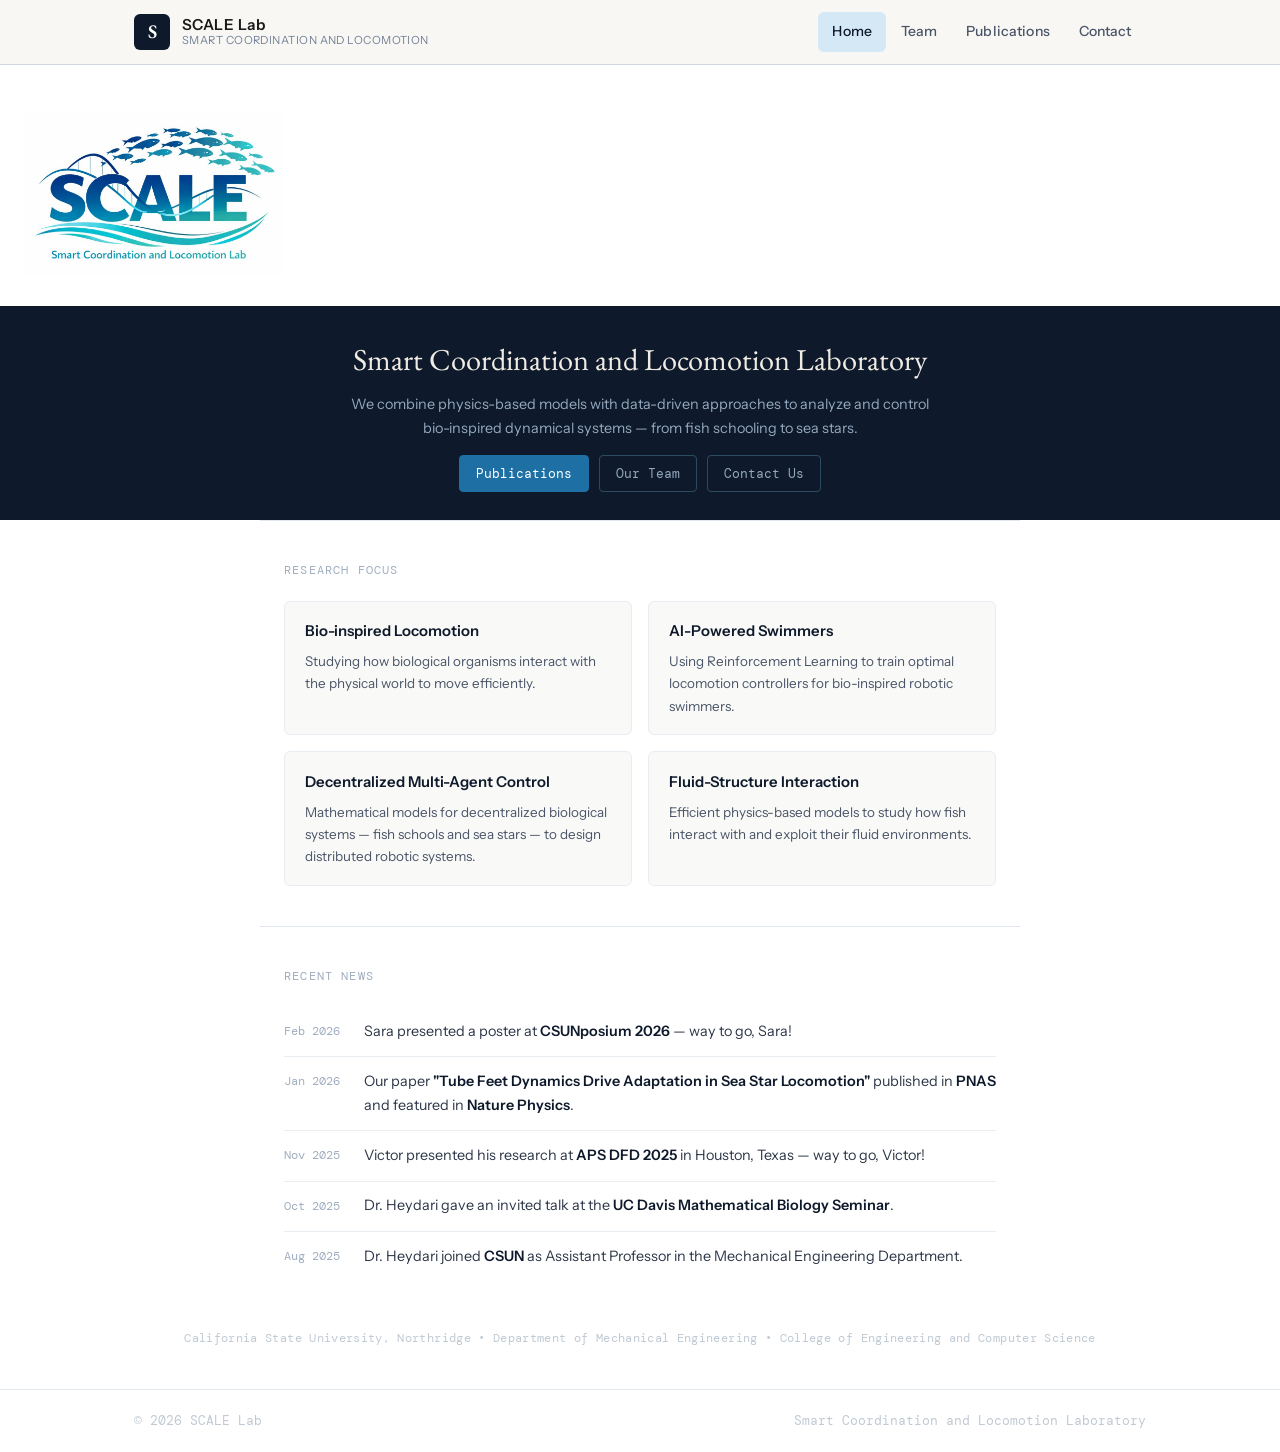
==== index.html @ f6bc7d8f "Add files via upload" ====
<!DOCTYPE html>
<html lang="en">
<head>
  <meta charset="UTF-8" />
  <meta name="viewport" content="width=device-width, initial-scale=1.0" />
  <title>SCALE Lab – Smart Coordination and Locomotion Lab</title>
  <link rel="preconnect" href="https://fonts.googleapis.com" />
  <link href="https://fonts.googleapis.com/css2?family=EB+Garamond:ital,wght@0,400;0,600;1,400&family=DM+Mono:wght@400;500&family=Instrument+Sans:wght@400;500;600&display=swap" rel="stylesheet" />
  <link rel="stylesheet" href="style.css" />
  <style>
    body { background: #fff; }

    /* Logo section */
    .home-logo-wrap {
      text-align: center;
      padding: 3rem 1.5rem 2rem;
      background: #fff;
    }
    .home-logo-wrap img {
      width: 260px;
      max-width: 100%;
    }

    /* Slim dark bar */
    .home-bar {
      background: var(--navy);
      padding: 1.75rem 0;
      text-align: center;
    }
    .home-bar h1 {
      font-family: 'EB Garamond', Georgia, serif;
      font-size: clamp(1.4rem, 2.5vw, 1.9rem);
      font-weight: 400;
      color: #f0ece4;
      margin-bottom: .4rem;
    }
    .home-bar p {
      font-size: .9rem;
      color: #94a8bf;
      line-height: 1.7;
      max-width: 600px;
      margin: 0 auto .9rem;
    }
    .home-bar-links { display: flex; gap: .6rem; justify-content: center; flex-wrap: wrap; }
    .home-bar-btn {
      font-size: .8rem;
      font-family: 'DM Mono', monospace;
      padding: .4rem 1rem;
      border-radius: 4px;
      text-decoration: none;
      transition: all .15s;
      border: 1px solid #2d4a63;
      color: #94a8bf;
    }
    .home-bar-btn:hover { background: #1a2e47; color: #fff; text-decoration: none; }
    .home-bar-btn.primary { background: var(--accent); color: #fff; border-color: var(--accent); }
    .home-bar-btn.primary:hover { filter: brightness(1.1); }

    /* Content below */
    .home-section {
      max-width: 760px;
      margin: 0 auto;
      padding: 2.5rem 1.5rem;
    }
    .home-divider {
      border: none;
      border-top: 1px solid #e2e8f0;
      max-width: 760px;
      margin: 0 auto;
    }
    .home-section-title {
      font-family: 'DM Mono', monospace;
      font-size: .73rem;
      letter-spacing: .1em;
      text-transform: uppercase;
      color: #a0aec0;
      margin-bottom: 1.25rem;
    }

    .research-list {
      list-style: none;
      display: grid;
      grid-template-columns: 1fr 1fr;
      gap: 1rem;
    }
    .research-item {
      padding: 1.1rem 1.25rem;
      border: 1px solid #e8edf2;
      border-radius: 6px;
      background: #f9f9f7;
    }
    .research-item h3 { font-size: .93rem; font-weight: 600; color: #0e1a2b; margin-bottom: .35rem; }
    .research-item p { font-size: .84rem; color: #4a5568; line-height: 1.65; }

    .news-table { width: 100%; border-collapse: collapse; }
    .news-table tr { border-bottom: 1px solid #e8edf2; }
    .news-table tr:last-child { border-bottom: none; }
    .news-table td { padding: .8rem 0; vertical-align: top; }
    .news-table .nd {
      font-family: 'DM Mono', monospace;
      font-size: .73rem;
      color: #a0aec0;
      white-space: nowrap;
      padding-right: 1.5rem;
      padding-top: .95rem;
    }
    .news-table .nt { font-size: .9rem; color: #2d3748; line-height: 1.65; }
    .news-table .nt strong { color: #0e1a2b; font-weight: 600; }

    .home-affil {
      text-align: center;
      padding: .5rem 1.5rem 2.5rem;
      font-family: 'DM Mono', monospace;
      font-size: .73rem;
      color: #c0cad4;
      letter-spacing: .03em;
    }

    .site-footer { background: #fff; border-top: 1px solid #e2e8f0; }
    .footer-inner { color: #c0cad4; }

    @media (max-width: 580px) {
      .research-list { grid-template-columns: 1fr; }
    }
  </style>
</head>
<body>

  <header class="site-header">
    <div class="container header-inner">
      <a href="index.html" class="logo">
        <span class="logo-mark">S</span>
        <div class="logo-text">
          <span class="logo-name">SCALE Lab</span>
          <span class="logo-full">Smart Coordination and Locomotion</span>
        </div>
      </a>
      <nav class="site-nav">
        <a href="index.html" class="nav-link active">Home</a>
        <a href="team.html" class="nav-link">Team</a>
        <a href="publications.html" class="nav-link">Publications</a>
        <a href="contact.html" class="nav-link">Contact</a>
      </nav>
      <button class="nav-toggle" aria-label="Toggle navigation">&#9776;</button>
    </div>
  </header>

  <main>

    <!-- Logo -->
    <div class="home-logo-wrap">
      <img src="logo.png" alt="SCALE Lab Logo" />
    </div>

    <!-- Slim dark bar -->
    <div class="home-bar">
      <div class="container">
        <h1>Smart Coordination and Locomotion Laboratory</h1>
        <p>We combine physics-based models with data-driven approaches to analyze and control bio-inspired dynamical systems — from fish schooling to sea stars.</p>
        <div class="home-bar-links">
          <a href="publications.html" class="home-bar-btn primary">Publications</a>
          <a href="team.html" class="home-bar-btn">Our Team</a>
          <a href="contact.html" class="home-bar-btn">Contact Us</a>
        </div>
      </div>
    </div>

    <hr class="home-divider" />

    <!-- Research Focus -->
    <div class="home-section">
      <div class="home-section-title">Research Focus</div>
      <ul class="research-list">
        <li class="research-item">
          <h3>Bio-inspired Locomotion</h3>
          <p>Studying how biological organisms interact with the physical world to move efficiently.</p>
        </li>
        <li class="research-item">
          <h3>AI-Powered Swimmers</h3>
          <p>Using Reinforcement Learning to train optimal locomotion controllers for bio-inspired robotic swimmers.</p>
        </li>
        <li class="research-item">
          <h3>Decentralized Multi-Agent Control</h3>
          <p>Mathematical models for decentralized biological systems — fish schools and sea stars — to design distributed robotic systems.</p>
        </li>
        <li class="research-item">
          <h3>Fluid-Structure Interaction</h3>
          <p>Efficient physics-based models to study how fish interact with and exploit their fluid environments.</p>
        </li>
      </ul>
    </div>

    <hr class="home-divider" />

    <!-- News -->
    <div class="home-section">
      <div class="home-section-title">Recent News</div>
      <table class="news-table">
        <tr>
          <td class="nd">Feb 2026</td>
          <td class="nt">Sara presented a poster at <strong>CSUNposium 2026</strong> — way to go, Sara!</td>
        </tr>
        <tr>
          <td class="nd">Jan 2026</td>
          <td class="nt">Our paper <strong>"Tube Feet Dynamics Drive Adaptation in Sea Star Locomotion"</strong> published in <strong>PNAS</strong> and featured in <strong>Nature Physics</strong>.</td>
        </tr>
        <tr>
          <td class="nd">Nov 2025</td>
          <td class="nt">Victor presented his research at <strong>APS DFD 2025</strong> in Houston, Texas — way to go, Victor!</td>
        </tr>
        <tr>
          <td class="nd">Oct 2025</td>
          <td class="nt">Dr. Heydari gave an invited talk at the <strong>UC Davis Mathematical Biology Seminar</strong>.</td>
        </tr>
        <tr>
          <td class="nd">Aug 2025</td>
          <td class="nt">Dr. Heydari joined <strong>CSUN</strong> as Assistant Professor in the Mechanical Engineering Department.</td>
        </tr>
      </table>
    </div>

    <div class="home-affil">
      California State University, Northridge &bull; Department of Mechanical Engineering &bull; College of Engineering and Computer Science
    </div>

  </main>

  <footer class="site-footer">
    <div class="container footer-inner">
      <span>&copy; 2026 SCALE Lab</span>
      <span>Smart Coordination and Locomotion Laboratory</span>
    </div>
  </footer>

  <script src="nav.js"></script>
</body>
</html>
---- style.css ----
/* ============================
   SCALE Lab — style.css
   ============================ */

*, *::before, *::after { box-sizing: border-box; margin: 0; padding: 0; }

:root {
  --navy:    #0e1a2b;
  --navy-mid:#1a2e47;
  --accent:  #1d6fa4;
  --accent-l:#d4e8f5;
  --gold:    #b8903a;
  --text:    #1a1a1a;
  --text-2:  #4a5568;
  --text-3:  #718096;
  --border:  #d2d8e0;
  --bg:      #f8f7f4;
  --white:   #ffffff;
  --ff-serif: 'EB Garamond', Georgia, serif;
  --ff-sans:  'Instrument Sans', system-ui, sans-serif;
  --ff-mono:  'DM Mono', monospace;
  --radius:   6px;
  --shadow:   0 1px 3px rgba(0,0,0,.08), 0 4px 12px rgba(0,0,0,.05);
}

html { scroll-behavior: smooth; }
body {
  font-family: var(--ff-sans);
  font-size: 16px;
  line-height: 1.7;
  color: var(--text);
  background: var(--bg);
}

a { color: var(--accent); text-decoration: none; }
a:hover { text-decoration: underline; }

img { max-width: 100%; display: block; }

.container {
  max-width: 1060px;
  margin: 0 auto;
  padding: 0 1.5rem;
}

/* ── Header ── */
.site-header {
  position: sticky;
  top: 0;
  z-index: 100;
  background: rgba(248,247,244,.95);
  backdrop-filter: blur(8px);
  border-bottom: 1px solid var(--border);
}
.header-inner {
  display: flex;
  align-items: center;
  justify-content: space-between;
  height: 64px;
  gap: 2rem;
}

.logo {
  display: flex;
  align-items: center;
  gap: .75rem;
  text-decoration: none;
  color: var(--text);
  flex-shrink: 0;
}
.logo-mark {
  width: 36px;
  height: 36px;
  background: var(--navy);
  color: #fff;
  font-family: var(--ff-serif);
  font-size: 1.2rem;
  font-weight: 600;
  display: flex;
  align-items: center;
  justify-content: center;
  border-radius: var(--radius);
  letter-spacing: -.02em;
}
.logo-text { display: flex; flex-direction: column; line-height: 1.2; }
.logo-name { font-weight: 600; font-size: .95rem; letter-spacing: .03em; }
.logo-full { font-size: .7rem; color: var(--text-3); letter-spacing: .04em; text-transform: uppercase; }

.site-nav { display: flex; gap: 0; }
.nav-link {
  font-size: .875rem;
  font-weight: 500;
  color: var(--text-2);
  padding: .5rem .9rem;
  border-radius: var(--radius);
  transition: color .15s, background .15s;
  text-decoration: none;
  letter-spacing: .01em;
}
.nav-link:hover, .nav-link.active {
  color: var(--navy);
  background: var(--accent-l);
  text-decoration: none;
}

.nav-toggle {
  display: none;
  background: none;
  border: none;
  font-size: 1.4rem;
  cursor: pointer;
  color: var(--text);
}

/* ── Hero ── */
.hero {
  background: var(--navy);
  color: #fff;
  padding: 5rem 0 3rem;
  position: relative;
  overflow: hidden;
}
.hero-inner {
  position: relative;
  z-index: 2;
  max-width: 620px;
}
.hero-badge {
  font-family: var(--ff-mono);
  font-size: .75rem;
  letter-spacing: .08em;
  color: #94a8bf;
  margin-bottom: 1.25rem;
  text-transform: uppercase;
}
.hero-title {
  font-family: var(--ff-serif);
  font-size: clamp(2rem, 4vw, 2.9rem);
  font-weight: 400;
  line-height: 1.2;
  margin-bottom: 1.25rem;
  color: #f0ece4;
}
.hero-title em { color: #7ab8da; font-style: italic; }
.hero-sub {
  font-size: 1.05rem;
  color: #94a8bf;
  line-height: 1.75;
  margin-bottom: 2rem;
}
.hero-actions { display: flex; gap: 1rem; flex-wrap: wrap; }
.btn {
  display: inline-block;
  padding: .6rem 1.4rem;
  border-radius: var(--radius);
  font-size: .875rem;
  font-weight: 500;
  transition: all .15s;
  text-decoration: none;
  cursor: pointer;
  border: none;
}
.btn-primary { background: var(--accent); color: #fff; }
.btn-primary:hover { background: #1558845; text-decoration: none; filter: brightness(1.1); }
.btn-ghost { background: transparent; color: #94a8bf; border: 1px solid #2d4a63; }
.btn-ghost:hover { background: #1a2e47; color: #fff; text-decoration: none; }

.hero-visual {
  position: absolute;
  right: -40px;
  top: 50%;
  transform: translateY(-50%);
  width: 55%;
  max-width: 620px;
  opacity: .25;
  pointer-events: none;
}
.hero-svg { width: 100%; height: auto; }
.node { fill: #7ab8da; }
.node-a { fill: #7ab8da; }
.node-b { fill: #4a8baf; }
.node-c { fill: #2d6080; }
.edge { stroke: #4a6a80; stroke-width: 1.5; }
.node-label { fill: #94a8bf; font-family: var(--ff-mono); font-size: 11px; text-anchor: middle; }

/* ── Sections ── */
.section { padding: 4.5rem 0; }
.section-title {
  font-family: var(--ff-serif);
  font-size: 1.85rem;
  font-weight: 400;
  color: var(--navy);
  margin-bottom: 2.5rem;
  padding-bottom: .75rem;
  border-bottom: 2px solid var(--navy);
  display: inline-block;
}
.section-subtitle {
  font-size: .85rem;
  color: var(--text-3);
  font-family: var(--ff-mono);
  letter-spacing: .05em;
  text-transform: uppercase;
  margin-bottom: .5rem;
}

/* ── Cards ── */
.cards-grid {
  display: grid;
  grid-template-columns: repeat(auto-fit, minmax(220px, 1fr));
  gap: 1.25rem;
}
.card {
  background: var(--white);
  border: 1px solid var(--border);
  border-radius: var(--radius);
  padding: 1.5rem;
  box-shadow: var(--shadow);
}
.card-icon {
  font-size: 1.5rem;
  color: var(--accent);
  margin-bottom: .75rem;
}
.card h3 {
  font-size: 1rem;
  font-weight: 600;
  color: var(--navy);
  margin-bottom: .5rem;
}
.card p { font-size: .9rem; color: var(--text-2); line-height: 1.65; }

/* ── News ── */
.news-section { background: var(--white); }
.news-list { list-style: none; }
.news-item {
  display: flex;
  gap: 1.5rem;
  align-items: baseline;
  padding: .9rem 0;
  border-bottom: 1px solid var(--border);
}
.news-item:last-child { border-bottom: none; }
.news-date {
  font-family: var(--ff-mono);
  font-size: .78rem;
  color: var(--text-3);
  white-space: nowrap;
  min-width: 72px;
}
.news-text { font-size: .925rem; color: var(--text-2); }
.news-text strong { color: var(--navy); font-weight: 600; }

/* ── Affiliation strip ── */
.affil-strip {
  background: var(--navy-mid);
  padding: 1rem 0;
}
.affil-inner {
  display: flex;
  align-items: center;
  gap: 1rem;
  flex-wrap: wrap;
  font-size: .8rem;
  color: #7a96b0;
  font-family: var(--ff-mono);
  letter-spacing: .04em;
}
.affil-dot { color: #3a5a78; }

/* ── Footer ── */
.site-footer {
  background: var(--navy);
  padding: 1.25rem 0;
}
.footer-inner {
  display: flex;
  align-items: center;
  justify-content: space-between;
  flex-wrap: wrap;
  gap: .5rem;
  font-size: .8rem;
  color: #4a6a80;
  font-family: var(--ff-mono);
}

/* ── Team page ── */
.team-grid {
  display: grid;
  grid-template-columns: repeat(auto-fill, minmax(200px, 1fr));
  gap: 1.5rem;
}
.member-card {
  background: var(--white);
  border: 1px solid var(--border);
  border-radius: var(--radius);
  overflow: hidden;
  box-shadow: var(--shadow);
  transition: transform .2s, box-shadow .2s;
}
.member-card:hover { transform: translateY(-2px); box-shadow: 0 4px 16px rgba(0,0,0,.1); }
.member-avatar {
  width: 100%;
  aspect-ratio: 1;
  background: var(--navy-mid);
  display: flex;
  align-items: center;
  justify-content: center;
  font-family: var(--ff-serif);
  font-size: 2.2rem;
  color: #7ab8da;
  letter-spacing: -.02em;
}
.member-info { padding: 1rem; }
.member-name { font-weight: 600; font-size: .95rem; color: var(--navy); margin-bottom: .2rem; }
.member-role { font-size: .8rem; color: var(--text-3); font-family: var(--ff-mono); }
.member-research { font-size: .82rem; color: var(--text-2); margin-top: .5rem; line-height: 1.5; }

.pi-card {
  display: flex;
  gap: 2rem;
  background: var(--white);
  border: 1px solid var(--border);
  border-radius: var(--radius);
  padding: 2rem;
  box-shadow: var(--shadow);
  margin-bottom: 3rem;
  align-items: flex-start;
}
.pi-avatar {
  width: 110px;
  height: 110px;
  border-radius: 50%;
  background: var(--navy);
  display: flex;
  align-items: center;
  justify-content: center;
  font-family: var(--ff-serif);
  font-size: 2.4rem;
  color: #7ab8da;
  flex-shrink: 0;
}
.pi-details h3 { font-family: var(--ff-serif); font-size: 1.5rem; font-weight: 400; color: var(--navy); margin-bottom: .25rem; }
.pi-details .pi-title { font-size: .82rem; color: var(--text-3); font-family: var(--ff-mono); margin-bottom: .75rem; }
.pi-details p { font-size: .9rem; color: var(--text-2); line-height: 1.7; }
.pi-links { margin-top: 1rem; display: flex; gap: .75rem; }
.pi-link { font-size: .8rem; font-family: var(--ff-mono); color: var(--accent); border: 1px solid var(--accent-l); padding: .3rem .7rem; border-radius: var(--radius); }
.pi-link:hover { background: var(--accent-l); text-decoration: none; }

.group-label {
  font-family: var(--ff-mono);
  font-size: .78rem;
  letter-spacing: .08em;
  text-transform: uppercase;
  color: var(--text-3);
  margin-bottom: 1rem;
  margin-top: 2.5rem;
}

/* ── Publications page ── */
.pub-filters { display: flex; gap: .5rem; flex-wrap: wrap; margin-bottom: 2rem; }
.pub-filter {
  font-size: .8rem;
  font-family: var(--ff-mono);
  padding: .35rem .85rem;
  border: 1px solid var(--border);
  border-radius: 999px;
  cursor: pointer;
  color: var(--text-2);
  background: var(--white);
  transition: all .15s;
}
.pub-filter:hover, .pub-filter.active { background: var(--navy); color: #fff; border-color: var(--navy); }
.pub-year-group { margin-bottom: 2.5rem; }
.pub-year {
  font-family: var(--ff-serif);
  font-size: 1.3rem;
  font-weight: 400;
  color: var(--text-3);
  margin-bottom: 1rem;
  padding-bottom: .5rem;
  border-bottom: 1px solid var(--border);
}
.pub-entry {
  padding: 1rem 0;
  border-bottom: 1px solid var(--border);
  display: flex;
  gap: 1rem;
  align-items: flex-start;
}
.pub-entry:last-child { border-bottom: none; }
.pub-venue-badge {
  font-family: var(--ff-mono);
  font-size: .7rem;
  padding: .2rem .55rem;
  border-radius: var(--radius);
  background: var(--accent-l);
  color: var(--accent);
  white-space: nowrap;
  flex-shrink: 0;
  margin-top: .2rem;
  font-weight: 500;
}
.pub-content {}
.pub-title { font-weight: 600; font-size: .95rem; color: var(--navy); margin-bottom: .25rem; }
.pub-authors { font-size: .83rem; color: var(--text-2); margin-bottom: .25rem; }
.pub-authors em { color: var(--navy); font-style: normal; font-weight: 600; }
.pub-links { display: flex; gap: .6rem; margin-top: .4rem; }
.pub-link {
  font-size: .75rem;
  font-family: var(--ff-mono);
  color: var(--accent);
  border: 1px solid var(--border);
  padding: .2rem .55rem;
  border-radius: var(--radius);
}
.pub-link:hover { background: var(--accent-l); text-decoration: none; }

.pub-journal { font-style: italic; color: var(--text); }

/* ── Contact page ── */
.contact-grid {
  display: grid;
  grid-template-columns: 1fr 1fr;
  gap: 3rem;
  align-items: start;
}
.contact-box {
  background: var(--white);
  border: 1px solid var(--border);
  border-radius: var(--radius);
  padding: 1.75rem;
  box-shadow: var(--shadow);
}
.contact-box h3 { font-family: var(--ff-serif); font-size: 1.2rem; font-weight: 400; color: var(--navy); margin-bottom: 1rem; }
.contact-row { display: flex; gap: .75rem; padding: .6rem 0; border-bottom: 1px solid var(--border); align-items: baseline; }
.contact-row:last-child { border-bottom: none; }
.contact-label { font-family: var(--ff-mono); font-size: .75rem; color: var(--text-3); min-width: 80px; text-transform: uppercase; letter-spacing: .04em; }
.contact-val { font-size: .9rem; color: var(--text-2); }
.contact-val a { color: var(--accent); }
.opening-list { list-style: none; }
.opening-item { padding: 1rem 0; border-bottom: 1px solid var(--border); }
.opening-item:last-child { border-bottom: none; }
.opening-title { font-weight: 600; font-size: .95rem; color: var(--navy); margin-bottom: .3rem; }
.opening-desc { font-size: .875rem; color: var(--text-2); line-height: 1.65; }
.opening-tag {
  display: inline-block;
  font-family: var(--ff-mono);
  font-size: .7rem;
  padding: .15rem .5rem;
  border-radius: 999px;
  background: #e8f5e0;
  color: #2d6a1a;
  margin-right: .4rem;
  margin-top: .4rem;
}

/* Page hero (inner pages) */
.page-hero {
  background: var(--navy);
  color: #fff;
  padding: 3rem 0 2.5rem;
}
.page-hero h1 {
  font-family: var(--ff-serif);
  font-size: clamp(1.6rem, 3vw, 2.2rem);
  font-weight: 400;
  color: #f0ece4;
  margin-bottom: .5rem;
}
.page-hero p { color: #94a8bf; font-size: .95rem; }

/* Mobile nav */
@media (max-width: 680px) {
  .site-nav {
    display: none;
    position: absolute;
    top: 64px;
    left: 0;
    right: 0;
    background: var(--bg);
    border-bottom: 1px solid var(--border);
    flex-direction: column;
    padding: .5rem 1rem 1rem;
  }
  .site-nav.open { display: flex; }
  .nav-toggle { display: block; }
  .hero-visual { display: none; }
  .contact-grid { grid-template-columns: 1fr; gap: 1.5rem; }
  .pi-card { flex-direction: column; gap: 1.25rem; }
  .pi-avatar { width: 72px; height: 72px; font-size: 1.6rem; }
}
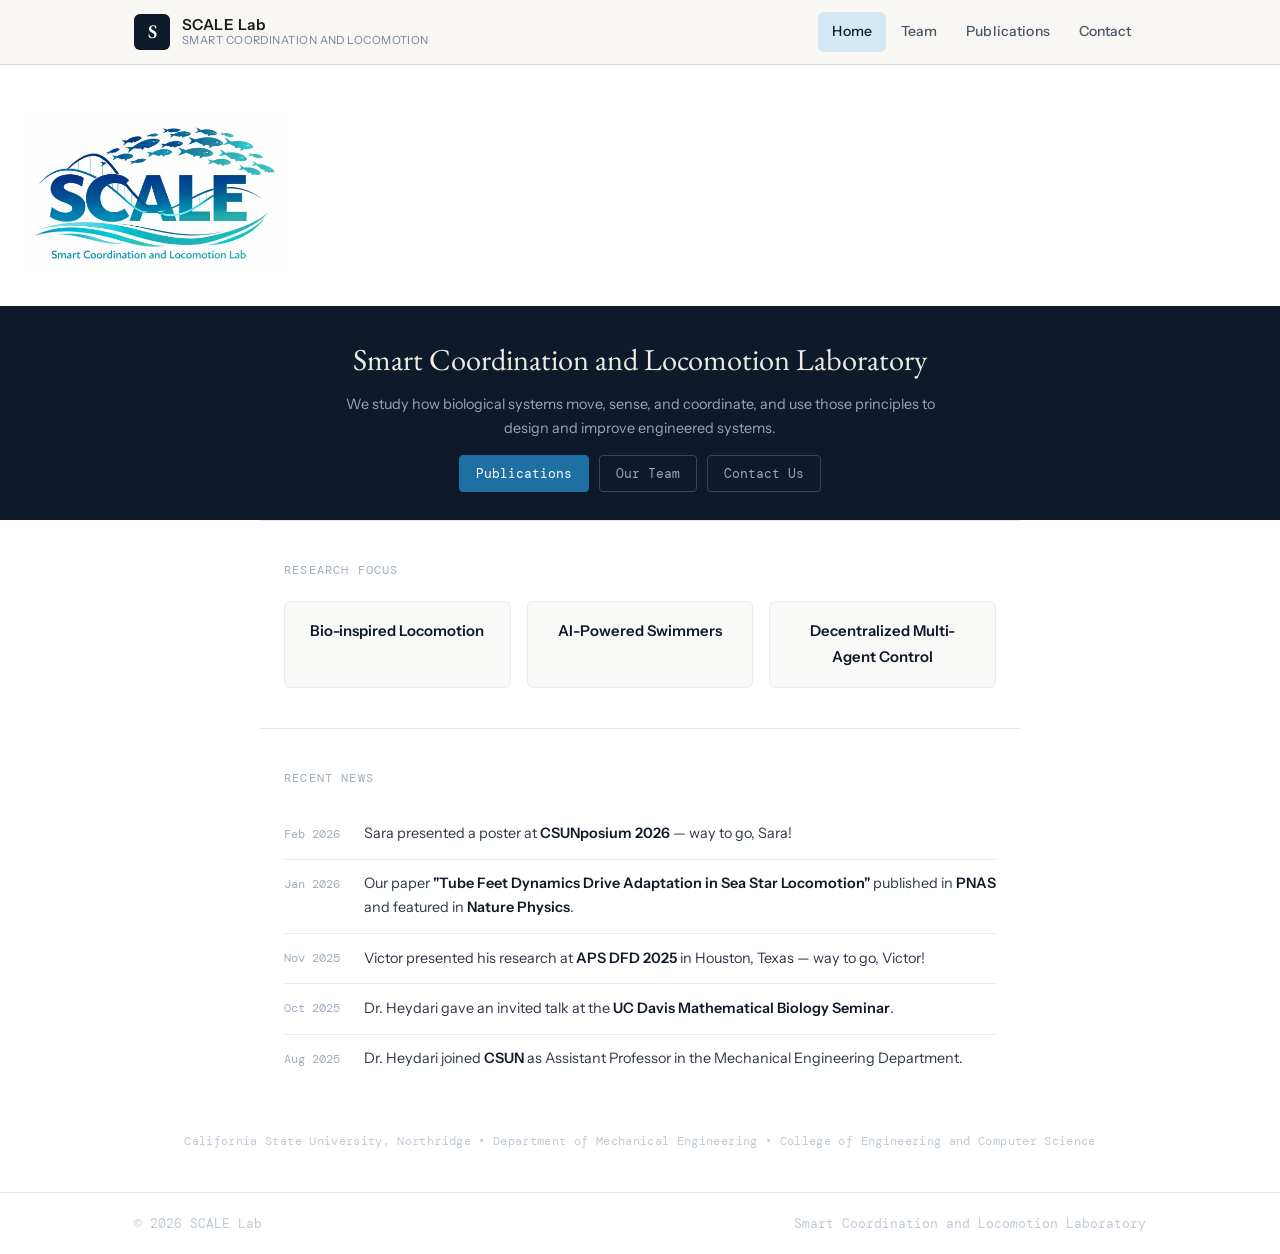
==== commit 48571dfe: "Add files via upload" ====
--- a/index.html
+++ b/index.html
@@ -80,7 +80,7 @@
     .research-list {
       list-style: none;
       display: grid;
-      grid-template-columns: 1fr 1fr;
+      grid-template-columns: 1fr 1fr 1fr;
       gap: 1rem;
     }
     .research-item {
@@ -88,9 +88,9 @@
       border: 1px solid #e8edf2;
       border-radius: 6px;
       background: #f9f9f7;
-    }
-    .research-item h3 { font-size: .93rem; font-weight: 600; color: #0e1a2b; margin-bottom: .35rem; }
-    .research-item p { font-size: .84rem; color: #4a5568; line-height: 1.65; }
+      text-align: center;
+    }
+    .research-item h3 { font-size: .93rem; font-weight: 600; color: #0e1a2b; }
 
     .news-table { width: 100%; border-collapse: collapse; }
     .news-table tr { border-bottom: 1px solid #e8edf2; }
@@ -156,7 +156,7 @@
     <div class="home-bar">
       <div class="container">
         <h1>Smart Coordination and Locomotion Laboratory</h1>
-        <p>We combine physics-based models with data-driven approaches to analyze and control bio-inspired dynamical systems — from fish schooling to sea stars.</p>
+        <p>We study how biological systems move, sense, and coordinate, and use those principles to design and improve engineered systems.</p>
         <div class="home-bar-links">
           <a href="publications.html" class="home-bar-btn primary">Publications</a>
           <a href="team.html" class="home-bar-btn">Our Team</a>
@@ -171,22 +171,9 @@
     <div class="home-section">
       <div class="home-section-title">Research Focus</div>
       <ul class="research-list">
-        <li class="research-item">
-          <h3>Bio-inspired Locomotion</h3>
-          <p>Studying how biological organisms interact with the physical world to move efficiently.</p>
-        </li>
-        <li class="research-item">
-          <h3>AI-Powered Swimmers</h3>
-          <p>Using Reinforcement Learning to train optimal locomotion controllers for bio-inspired robotic swimmers.</p>
-        </li>
-        <li class="research-item">
-          <h3>Decentralized Multi-Agent Control</h3>
-          <p>Mathematical models for decentralized biological systems — fish schools and sea stars — to design distributed robotic systems.</p>
-        </li>
-        <li class="research-item">
-          <h3>Fluid-Structure Interaction</h3>
-          <p>Efficient physics-based models to study how fish interact with and exploit their fluid environments.</p>
-        </li>
+        <li class="research-item"><h3>Bio-inspired Locomotion</h3></li>
+        <li class="research-item"><h3>AI-Powered Swimmers</h3></li>
+        <li class="research-item"><h3>Decentralized Multi-Agent Control</h3></li>
       </ul>
     </div>
 
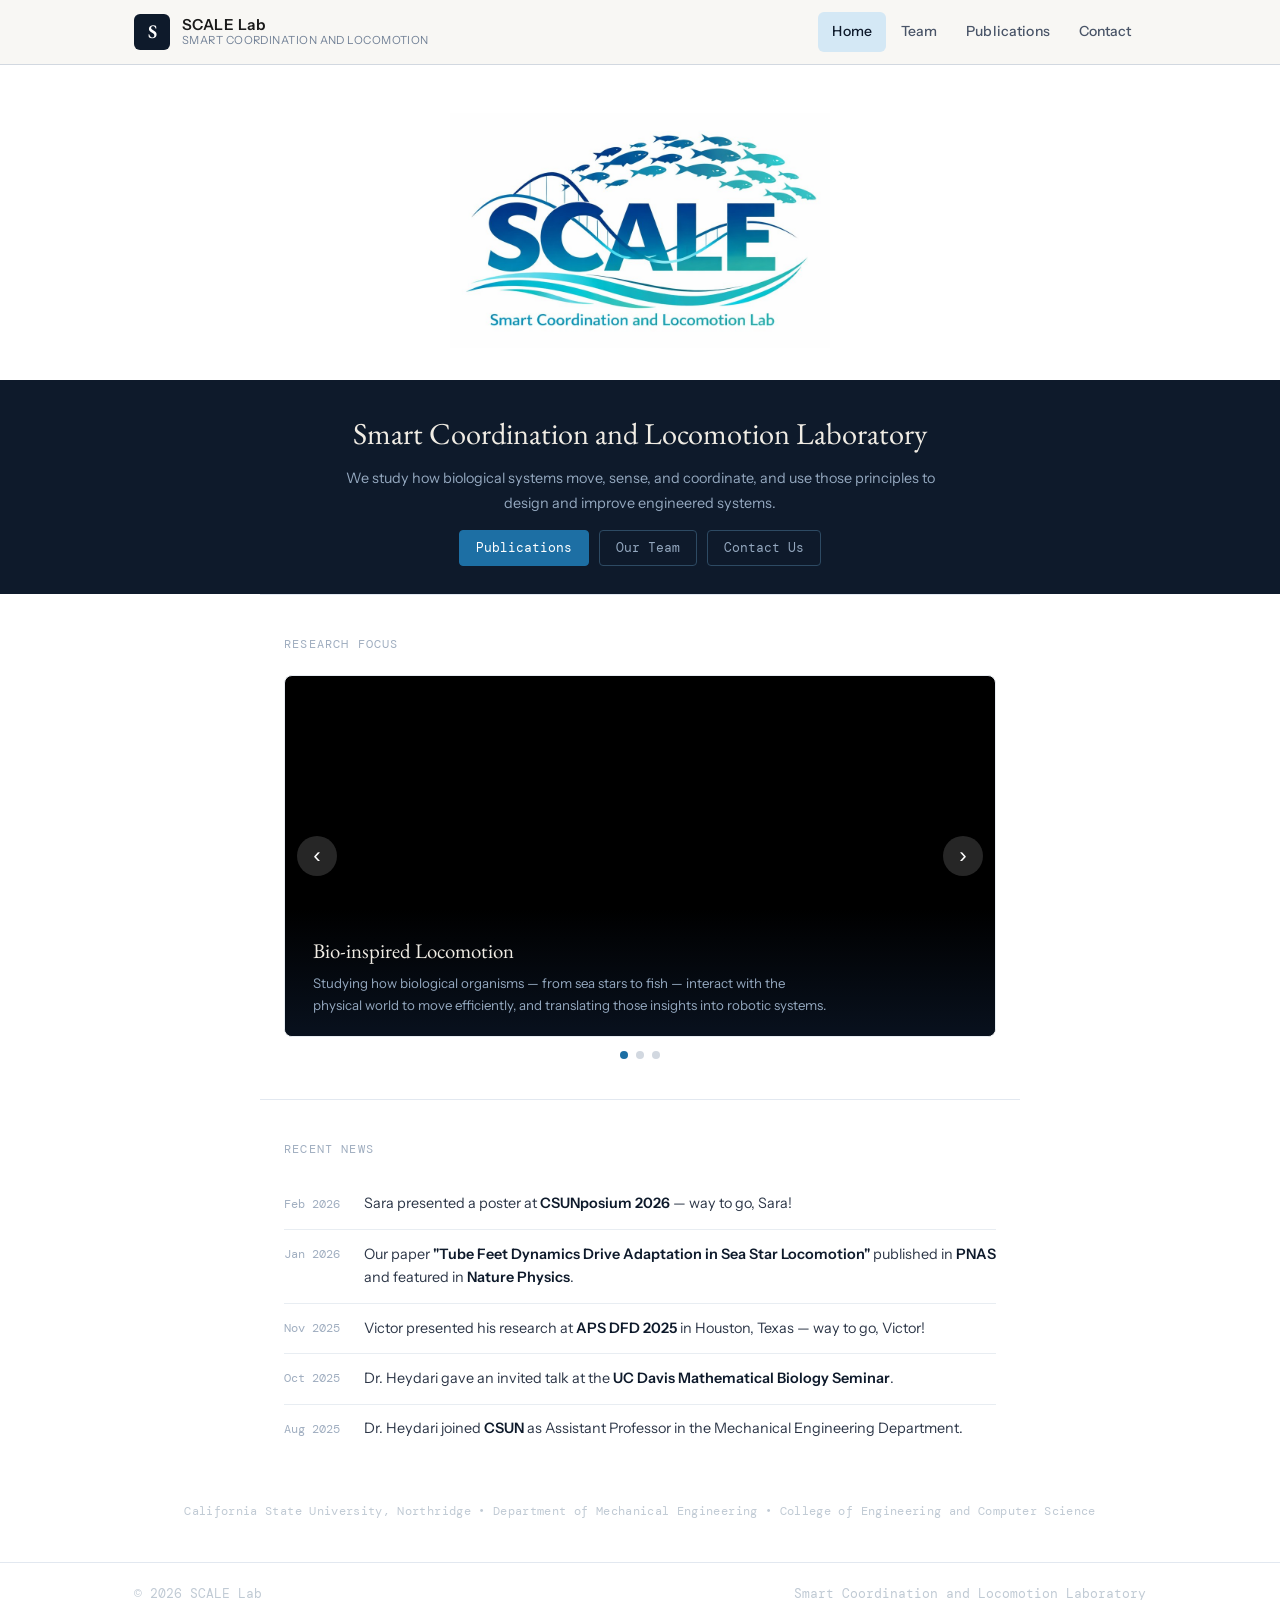
==== commit b94b8aa0: "Add files via upload" ====
--- a/index.html
+++ b/index.html
@@ -9,19 +9,17 @@
   <link rel="stylesheet" href="style.css" />
   <style>
     body { background: #fff; }
-
-    /* Logo section */
     .home-logo-wrap {
       text-align: center;
       padding: 3rem 1.5rem 2rem;
       background: #fff;
+      display: flex;
+      justify-content: center;
     }
     .home-logo-wrap img {
-      width: 260px;
-      max-width: 100%;
-    }
-
-    /* Slim dark bar */
+      width: 380px;
+      max-width: 90%;
+    }
     .home-bar {
       background: var(--navy);
       padding: 1.75rem 0;
@@ -56,7 +54,6 @@
     .home-bar-btn.primary { background: var(--accent); color: #fff; border-color: var(--accent); }
     .home-bar-btn.primary:hover { filter: brightness(1.1); }
 
-    /* Content below */
     .home-section {
       max-width: 760px;
       margin: 0 auto;
@@ -77,20 +74,93 @@
       margin-bottom: 1.25rem;
     }
 
-    .research-list {
-      list-style: none;
-      display: grid;
-      grid-template-columns: 1fr 1fr 1fr;
-      gap: 1rem;
-    }
-    .research-item {
-      padding: 1.1rem 1.25rem;
+    /* ── Carousel ── */
+    .carousel {
+      position: relative;
+      overflow: hidden;
+      border-radius: 8px;
       border: 1px solid #e8edf2;
-      border-radius: 6px;
-      background: #f9f9f7;
-      text-align: center;
-    }
-    .research-item h3 { font-size: .93rem; font-weight: 600; color: #0e1a2b; }
+      background: #000;
+    }
+    .carousel-track {
+      display: flex;
+      transition: transform .45s ease;
+    }
+    .carousel-slide {
+      min-width: 100%;
+      position: relative;
+    }
+    .carousel-slide video {
+      width: 100%;
+      height: 360px;
+      object-fit: cover;
+      display: block;
+      opacity: .72;
+    }
+    .carousel-caption {
+      position: absolute;
+      bottom: 0;
+      left: 0;
+      right: 0;
+      padding: 1.5rem 1.75rem 1.25rem;
+      background: linear-gradient(transparent, rgba(10,20,35,.85));
+      color: #fff;
+    }
+    .carousel-caption h3 {
+      font-family: 'EB Garamond', Georgia, serif;
+      font-size: 1.3rem;
+      font-weight: 400;
+      margin-bottom: .3rem;
+      color: #f0ece4;
+    }
+    .carousel-caption p {
+      font-size: .83rem;
+      color: #94a8bf;
+      line-height: 1.6;
+      max-width: 520px;
+    }
+
+    /* Arrows */
+    .carousel-btn {
+      position: absolute;
+      top: 50%;
+      transform: translateY(-50%);
+      background: rgba(255,255,255,.15);
+      border: none;
+      color: #fff;
+      font-size: 1.4rem;
+      width: 40px;
+      height: 40px;
+      border-radius: 50%;
+      cursor: pointer;
+      display: flex;
+      align-items: center;
+      justify-content: center;
+      transition: background .15s;
+      z-index: 10;
+      backdrop-filter: blur(4px);
+    }
+    .carousel-btn:hover { background: rgba(255,255,255,.3); }
+    .carousel-btn.prev { left: 12px; }
+    .carousel-btn.next { right: 12px; }
+
+    /* Dots */
+    .carousel-dots {
+      display: flex;
+      justify-content: center;
+      gap: .5rem;
+      margin-top: .85rem;
+    }
+    .carousel-dot {
+      width: 8px;
+      height: 8px;
+      border-radius: 50%;
+      background: #d2d8e0;
+      border: none;
+      cursor: pointer;
+      transition: background .15s;
+    }
+    .carousel-dot.active { background: var(--accent); }
 
     .news-table { width: 100%; border-collapse: collapse; }
     .news-table tr { border-bottom: 1px solid #e8edf2; }
@@ -115,17 +185,15 @@
       color: #c0cad4;
       letter-spacing: .03em;
     }
-
     .site-footer { background: #fff; border-top: 1px solid #e2e8f0; }
     .footer-inner { color: #c0cad4; }
 
     @media (max-width: 580px) {
-      .research-list { grid-template-columns: 1fr; }
+      .carousel-slide video { height: 220px; }
     }
   </style>
 </head>
 <body>
-
   <header class="site-header">
     <div class="container header-inner">
       <a href="index.html" class="logo">
@@ -146,13 +214,12 @@
   </header>
 
   <main>
-
     <!-- Logo -->
     <div class="home-logo-wrap">
       <img src="logo.png" alt="SCALE Lab Logo" />
     </div>
 
-    <!-- Slim dark bar -->
+    <!-- Dark bar -->
     <div class="home-bar">
       <div class="container">
         <h1>Smart Coordination and Locomotion Laboratory</h1>
@@ -167,14 +234,51 @@
 
     <hr class="home-divider" />
 
-    <!-- Research Focus -->
+    <!-- Research Carousel -->
     <div class="home-section">
       <div class="home-section-title">Research Focus</div>
-      <ul class="research-list">
-        <li class="research-item"><h3>Bio-inspired Locomotion</h3></li>
-        <li class="research-item"><h3>AI-Powered Swimmers</h3></li>
-        <li class="research-item"><h3>Decentralized Multi-Agent Control</h3></li>
-      </ul>
+
+      <div class="carousel">
+        <div class="carousel-track" id="carouselTrack">
+
+          <!-- Slide 1 -->
+          <div class="carousel-slide">
+            <video src="intermittent.mp4" autoplay muted loop playsinline></video>
+            <div class="carousel-caption">
+              <h3>Bio-inspired Locomotion</h3>
+              <p>Studying how biological organisms — from sea stars to fish — interact with the physical world to move efficiently, and translating those insights into robotic systems.</p>
+            </div>
+          </div>
+
+          <!-- Slide 2 -->
+          <div class="carousel-slide">
+            <video src="seastar.mp4" autoplay muted loop playsinline></video>
+            <div class="carousel-caption">
+              <h3>AI-Powered Swimmers</h3>
+              <p>Using Reinforcement Learning to discover optimal locomotion strategies and sensory feedback policies for bio-inspired underwater robots.</p>
+            </div>
+          </div>
+
+          <!-- Slide 3 -->
+          <div class="carousel-slide">
+            <video src="schooling.mp4" autoplay muted loop playsinline></video>
+            <div class="carousel-caption">
+              <h3>Decentralized Multi-Agent Control</h3>
+              <p>Building mathematical models of collective behavior in fish schools and other biological groups to design scalable, distributed robotic systems.</p>
+            </div>
+          </div>
+
+        </div>
+
+        <button class="carousel-btn prev" onclick="moveCarousel(-1)">&#8249;</button>
+        <button class="carousel-btn next" onclick="moveCarousel(1)">&#8250;</button>
+      </div>
+
+      <div class="carousel-dots">
+        <button class="carousel-dot active" onclick="goToSlide(0)"></button>
+        <button class="carousel-dot" onclick="goToSlide(1)"></button>
+        <button class="carousel-dot" onclick="goToSlide(2)"></button>
+      </div>
     </div>
 
     <hr class="home-divider" />
@@ -209,7 +313,6 @@
     <div class="home-affil">
       California State University, Northridge &bull; Department of Mechanical Engineering &bull; College of Engineering and Computer Science
     </div>
-
   </main>
 
   <footer class="site-footer">
@@ -220,5 +323,27 @@
   </footer>
 
   <script src="nav.js"></script>
+  <script>
+    let current = 0;
+    const total = 3;
+    const track = document.getElementById('carouselTrack');
+    const dots = document.querySelectorAll('.carousel-dot');
+    const videos = document.querySelectorAll('.carousel-slide video');
+
+    function goToSlide(n) {
+      current = (n + total) % total;
+      track.style.transform = `translateX(-${current * 100}%)`;
+      dots.forEach((d, i) => d.classList.toggle('active', i === current));
+      // play only current video
+      videos.forEach((v, i) => { i === current ? v.play() : v.pause(); });
+    }
+
+    function moveCarousel(dir) {
+      goToSlide(current + dir);
+    }
+
+    // Auto-advance every 6 seconds
+    setInterval(() => moveCarousel(1), 6000);
+  </script>
 </body>
 </html>
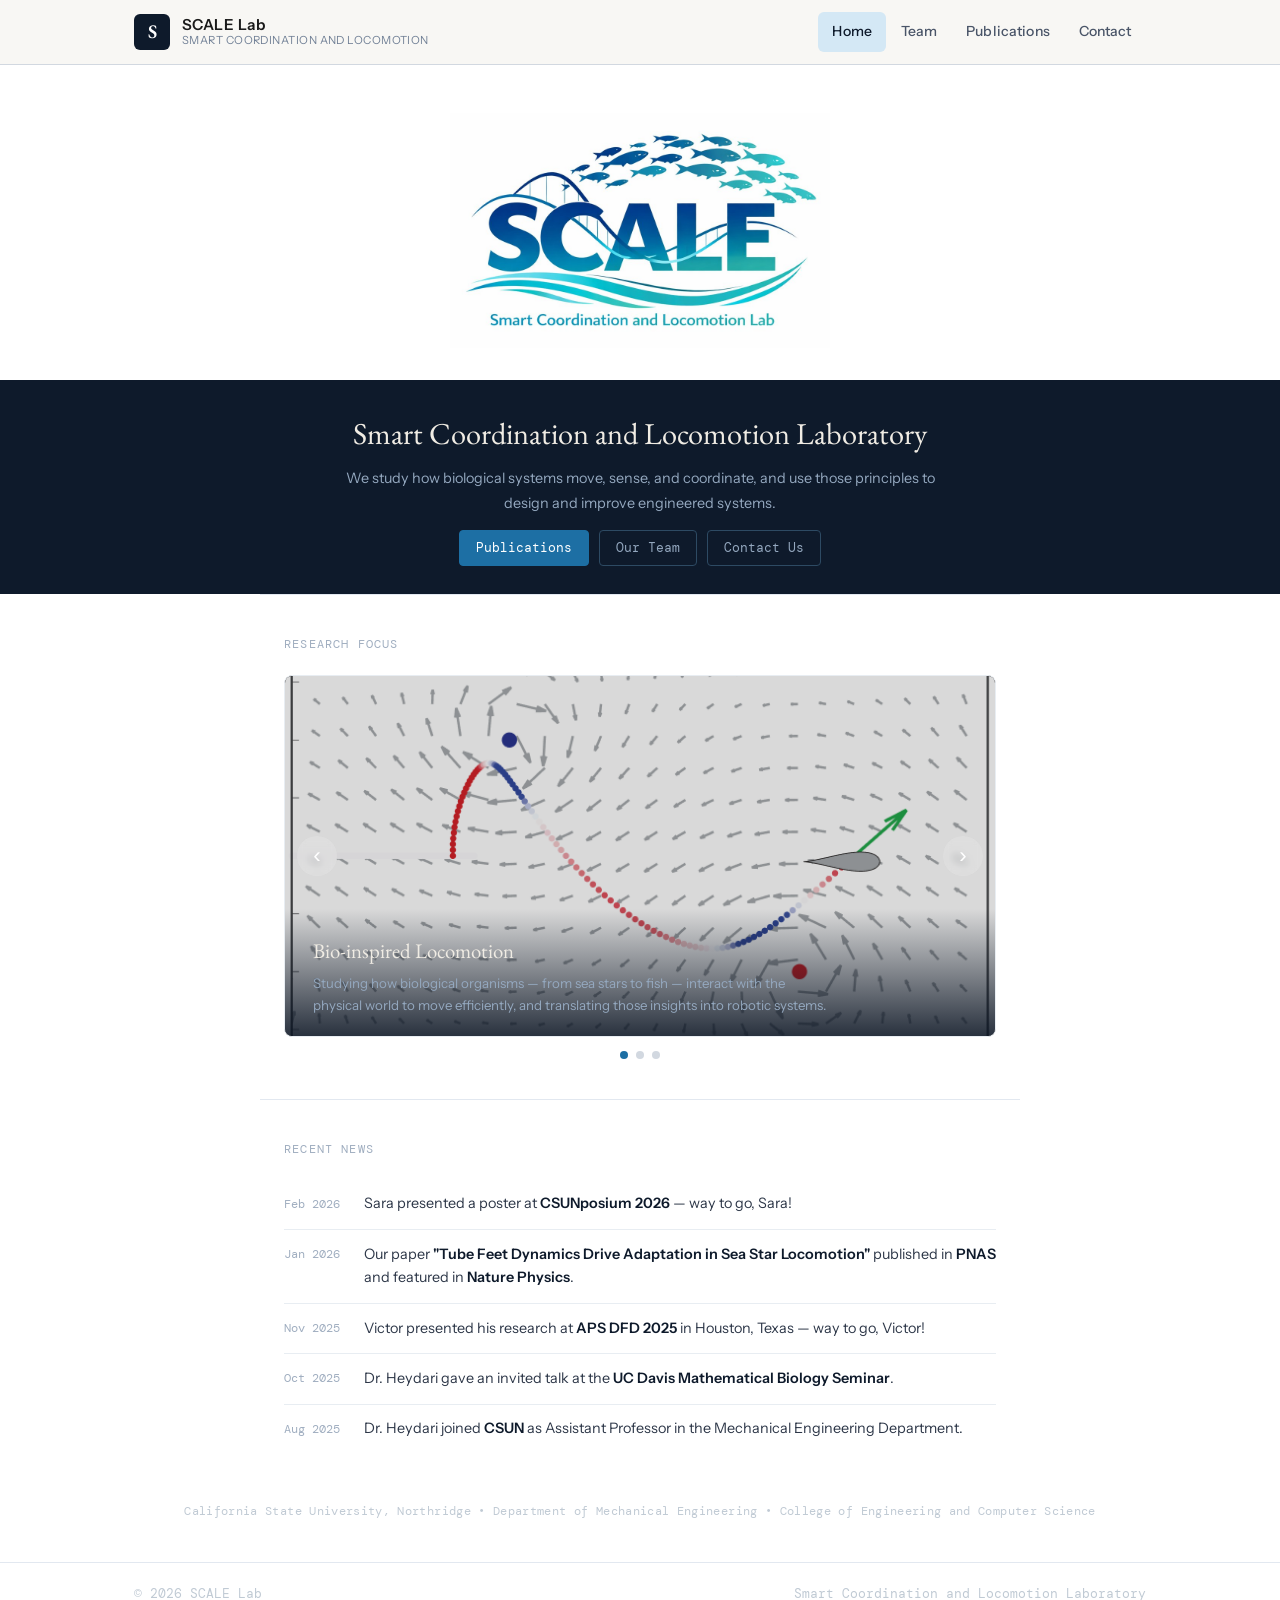
==== commit 3f96f07a: "Add files via upload" ====
--- a/index.html
+++ b/index.html
@@ -243,7 +243,7 @@
 
           <!-- Slide 1 -->
           <div class="carousel-slide">
-            <video src="intermittent.mp4" autoplay muted loop playsinline></video>
+            <img src="vortex.png" alt="Bio-inspired Locomotion" style="width:100%;height:360px;object-fit:cover;display:block;opacity:.85;" />
             <div class="carousel-caption">
               <h3>Bio-inspired Locomotion</h3>
               <p>Studying how biological organisms — from sea stars to fish — interact with the physical world to move efficiently, and translating those insights into robotic systems.</p>
@@ -252,7 +252,7 @@
 
           <!-- Slide 2 -->
           <div class="carousel-slide">
-            <video src="seastar.mp4" autoplay muted loop playsinline></video>
+            <img src="seastar.gif" alt="AI-Powered Swimmers" style="width:100%;height:360px;object-fit:cover;display:block;opacity:.85;" />
             <div class="carousel-caption">
               <h3>AI-Powered Swimmers</h3>
               <p>Using Reinforcement Learning to discover optimal locomotion strategies and sensory feedback policies for bio-inspired underwater robots.</p>
@@ -261,7 +261,7 @@
 
           <!-- Slide 3 -->
           <div class="carousel-slide">
-            <video src="schooling.mp4" autoplay muted loop playsinline></video>
+            <img src="schooling.png" alt="Decentralized Multi-Agent Control" style="width:100%;height:360px;object-fit:cover;display:block;opacity:.85;" />
             <div class="carousel-caption">
               <h3>Decentralized Multi-Agent Control</h3>
               <p>Building mathematical models of collective behavior in fish schools and other biological groups to design scalable, distributed robotic systems.</p>
@@ -328,14 +328,11 @@
     const total = 3;
     const track = document.getElementById('carouselTrack');
     const dots = document.querySelectorAll('.carousel-dot');
-    const videos = document.querySelectorAll('.carousel-slide video');
 
     function goToSlide(n) {
       current = (n + total) % total;
       track.style.transform = `translateX(-${current * 100}%)`;
       dots.forEach((d, i) => d.classList.toggle('active', i === current));
-      // play only current video
-      videos.forEach((v, i) => { i === current ? v.play() : v.pause(); });
     }
 
     function moveCarousel(dir) {
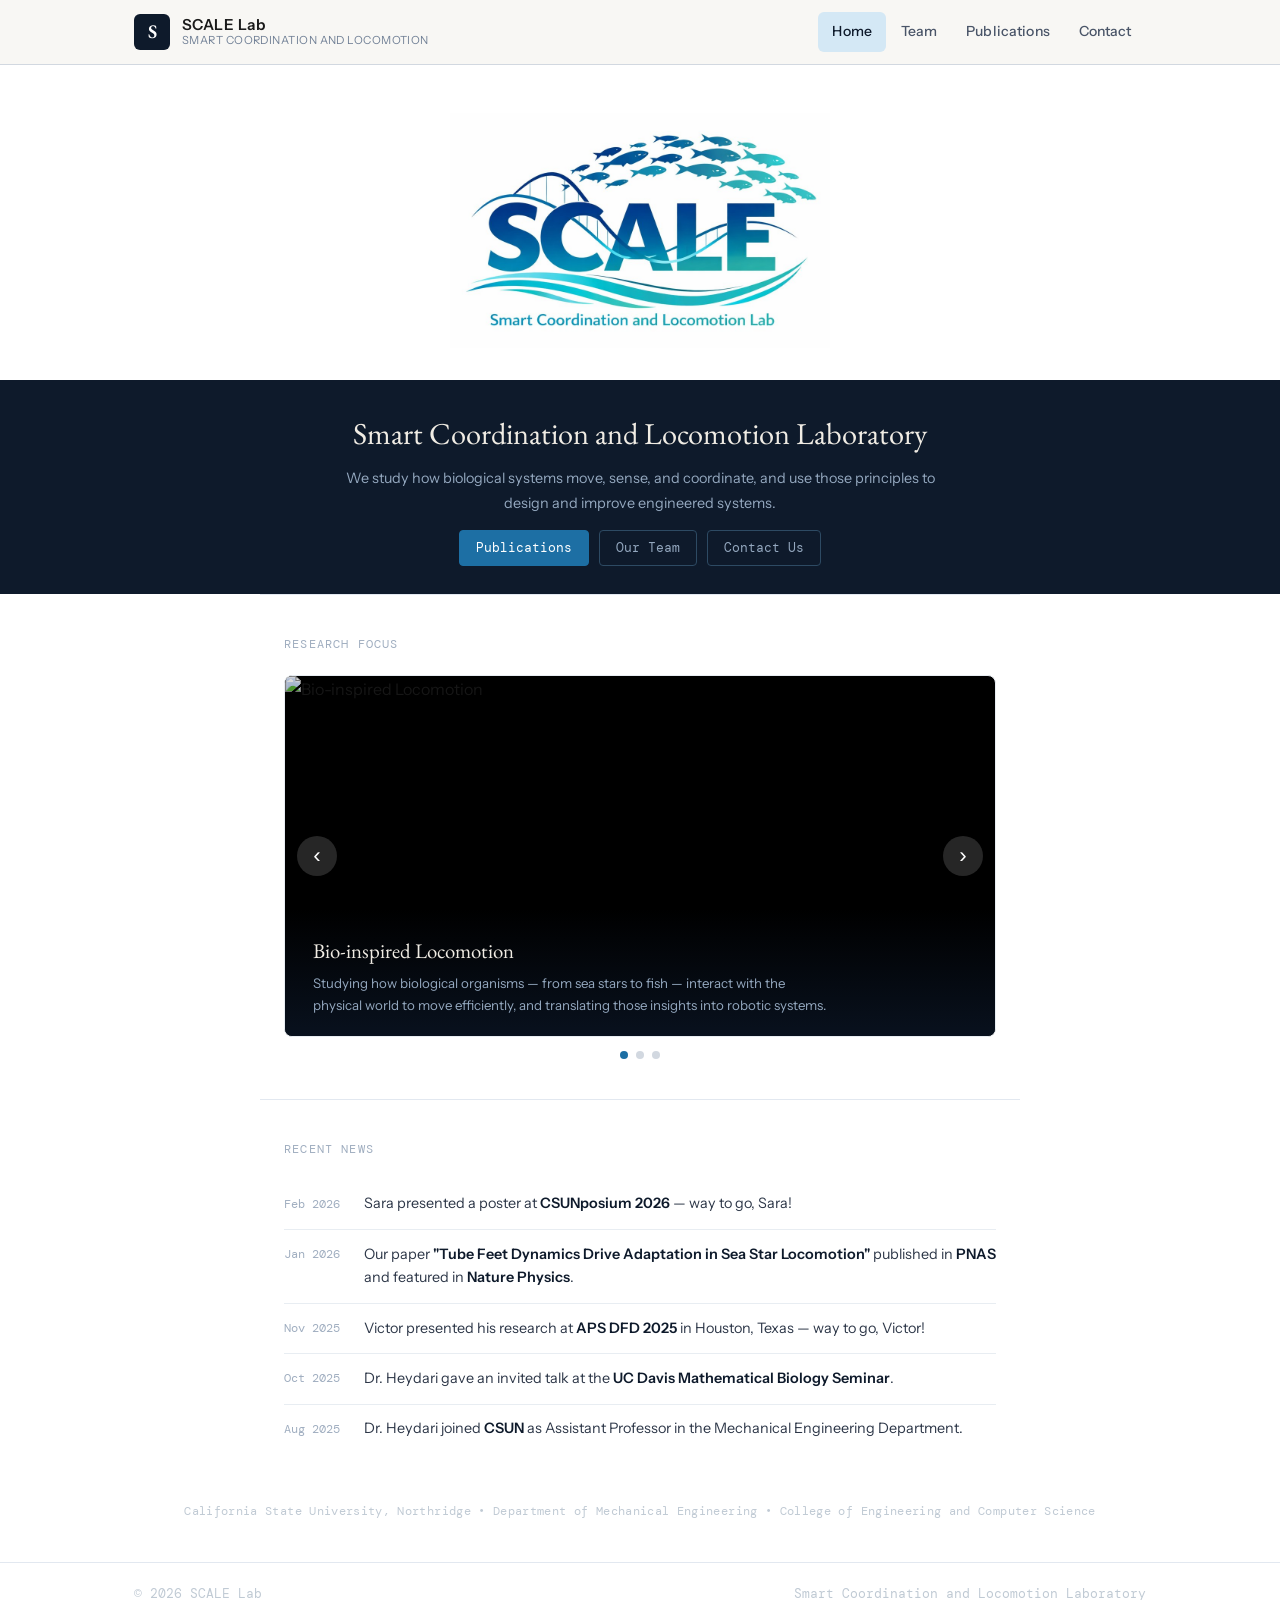
==== commit e4dafb2a: "Update index.html" ====
--- a/index.html
+++ b/index.html
@@ -243,7 +243,7 @@
 
           <!-- Slide 1 -->
           <div class="carousel-slide">
-            <img src="vortex.png" alt="Bio-inspired Locomotion" style="width:100%;height:360px;object-fit:cover;display:block;opacity:.85;" />
+            <img src="seastar.png" alt="Bio-inspired Locomotion" style="width:100%;height:360px;object-fit:cover;display:block;opacity:.85;" />
             <div class="carousel-caption">
               <h3>Bio-inspired Locomotion</h3>
               <p>Studying how biological organisms — from sea stars to fish — interact with the physical world to move efficiently, and translating those insights into robotic systems.</p>
@@ -252,7 +252,7 @@
 
           <!-- Slide 2 -->
           <div class="carousel-slide">
-            <img src="seastar.gif" alt="AI-Powered Swimmers" style="width:100%;height:360px;object-fit:cover;display:block;opacity:.85;" />
+            <img src="vortex.png" alt="AI-Powered Swimmers" style="width:100%;height:360px;object-fit:cover;display:block;opacity:.85;" />
             <div class="carousel-caption">
               <h3>AI-Powered Swimmers</h3>
               <p>Using Reinforcement Learning to discover optimal locomotion strategies and sensory feedback policies for bio-inspired underwater robots.</p>
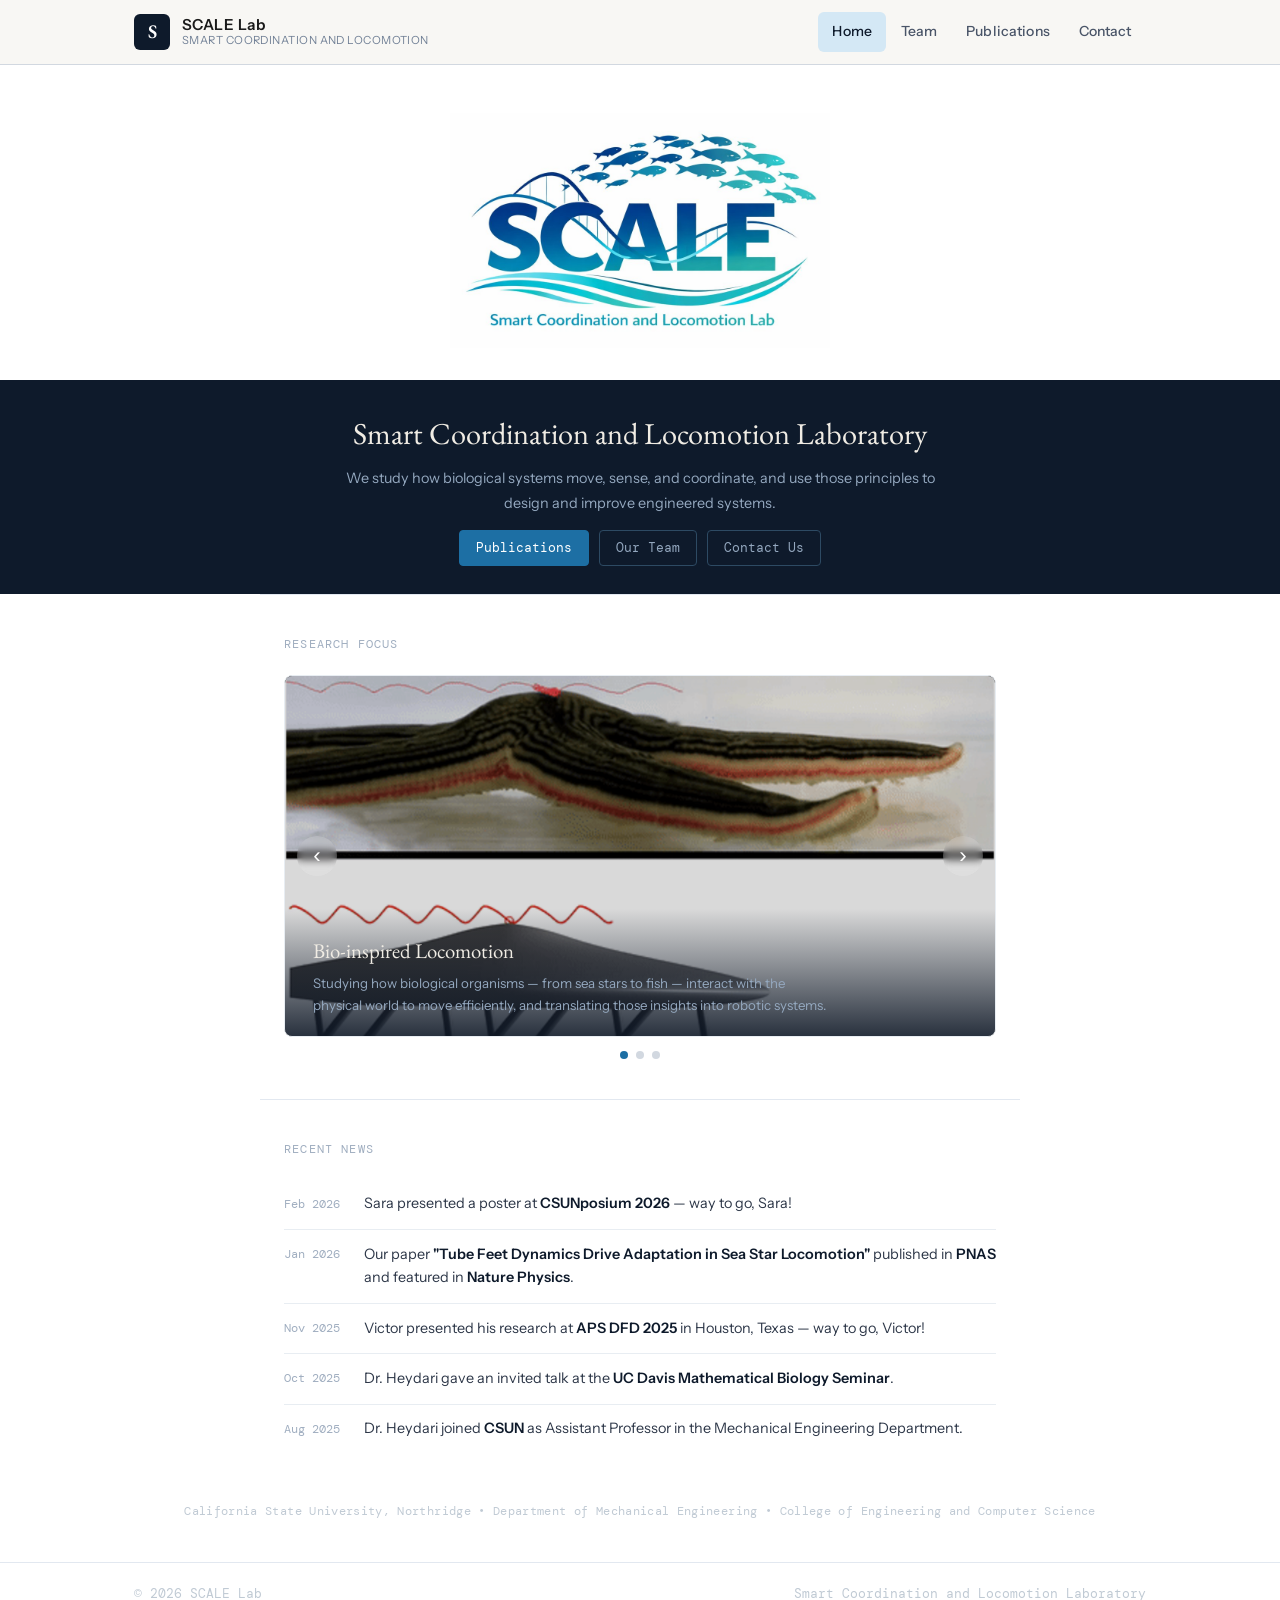
==== commit 49276bef: "Update index.html" ====
--- a/index.html
+++ b/index.html
@@ -252,7 +252,7 @@
 
           <!-- Slide 2 -->
           <div class="carousel-slide">
-            <img src="vortex.png" alt="AI-Powered Swimmers" style="width:100%;height:360px;object-fit:cover;display:block;opacity:.85;" />
+            <img src="foils.png" alt="AI-Powered Swimmers" style="width:100%;height:360px;object-fit:cover;display:block;opacity:.85;" />
             <div class="carousel-caption">
               <h3>AI-Powered Swimmers</h3>
               <p>Using Reinforcement Learning to discover optimal locomotion strategies and sensory feedback policies for bio-inspired underwater robots.</p>
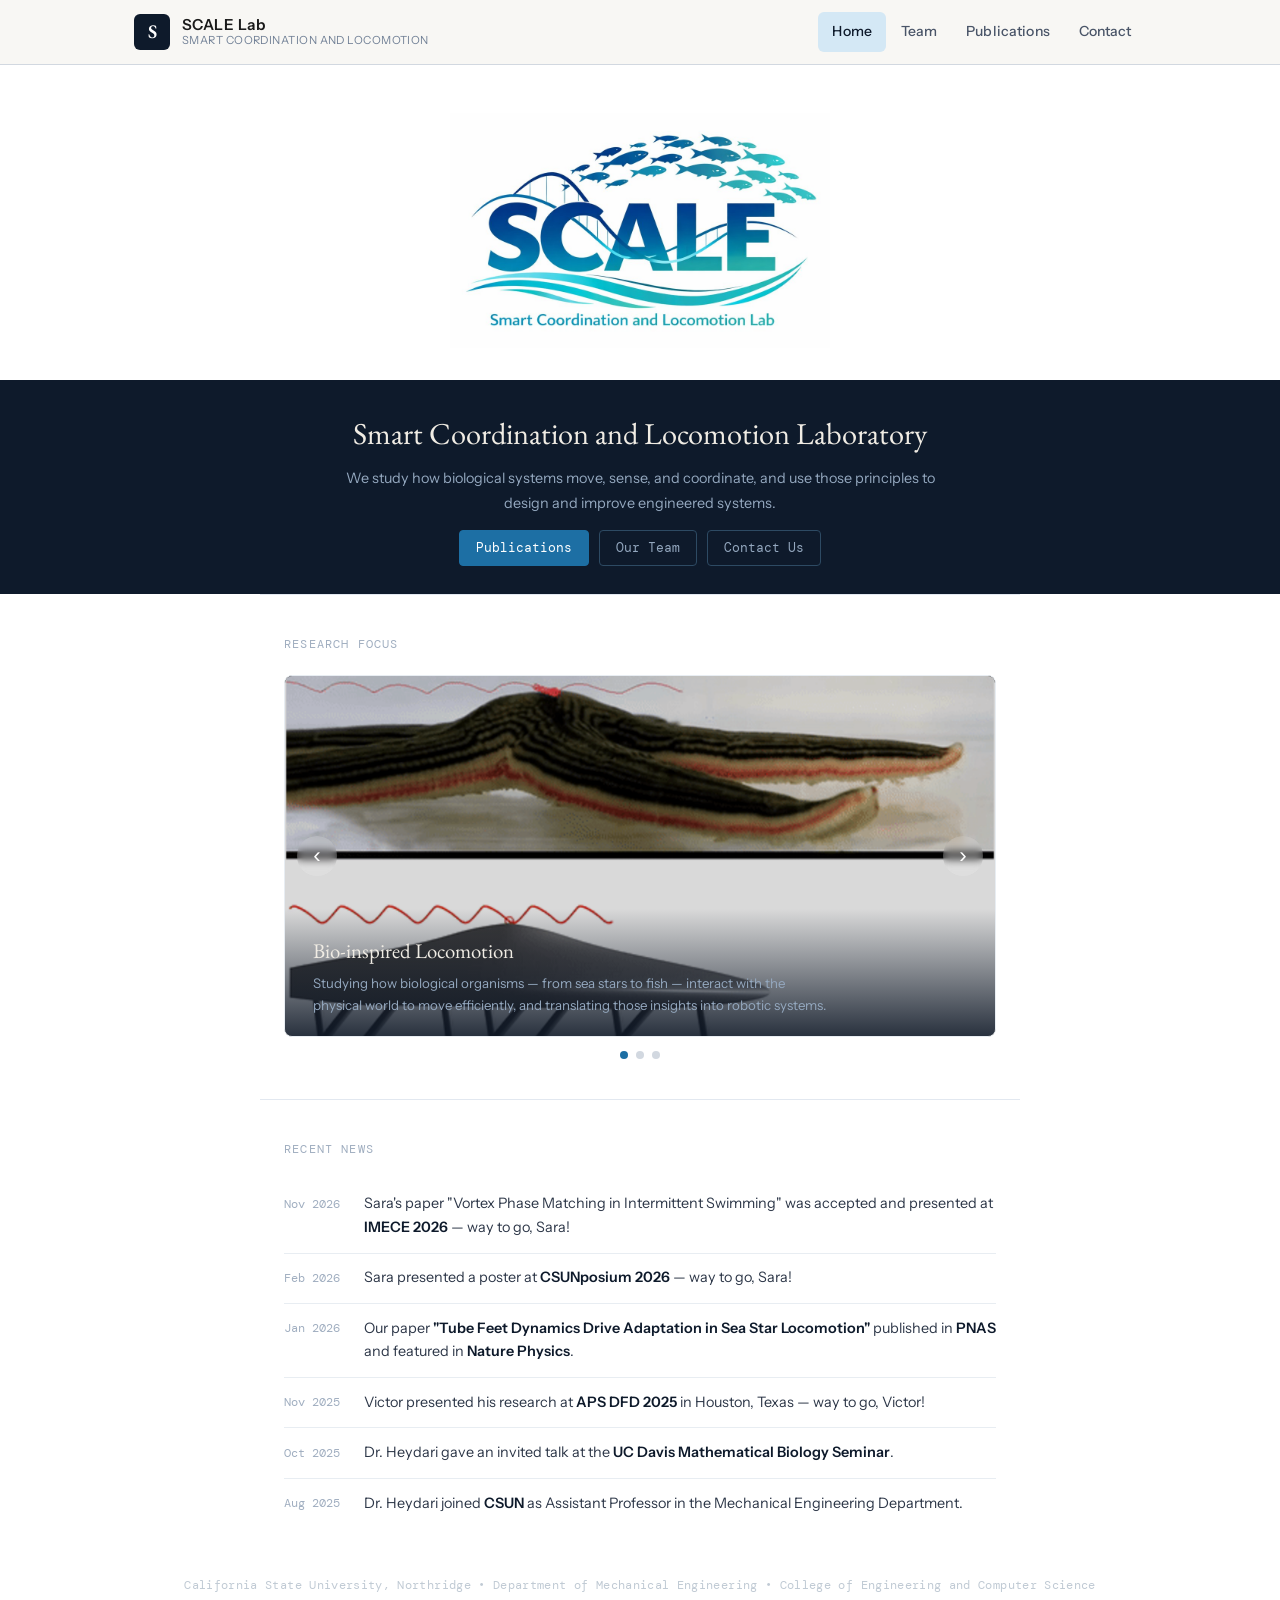
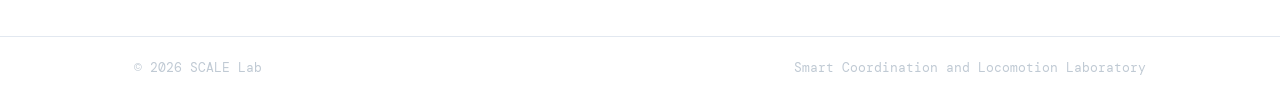
==== commit bf378639: "Update index.html" ====
--- a/index.html
+++ b/index.html
@@ -288,6 +288,10 @@
       <div class="home-section-title">Recent News</div>
       <table class="news-table">
         <tr>
+          <td class="nd">Nov 2026</td>
+          <td class="nt">Sara's paper "Vortex Phase Matching in Intermittent Swimming" was accepted and presented at <strong>IMECE 2026</strong> — way to go, Sara!</td>
+        </tr>
+        <tr>
           <td class="nd">Feb 2026</td>
           <td class="nt">Sara presented a poster at <strong>CSUNposium 2026</strong> — way to go, Sara!</td>
         </tr>
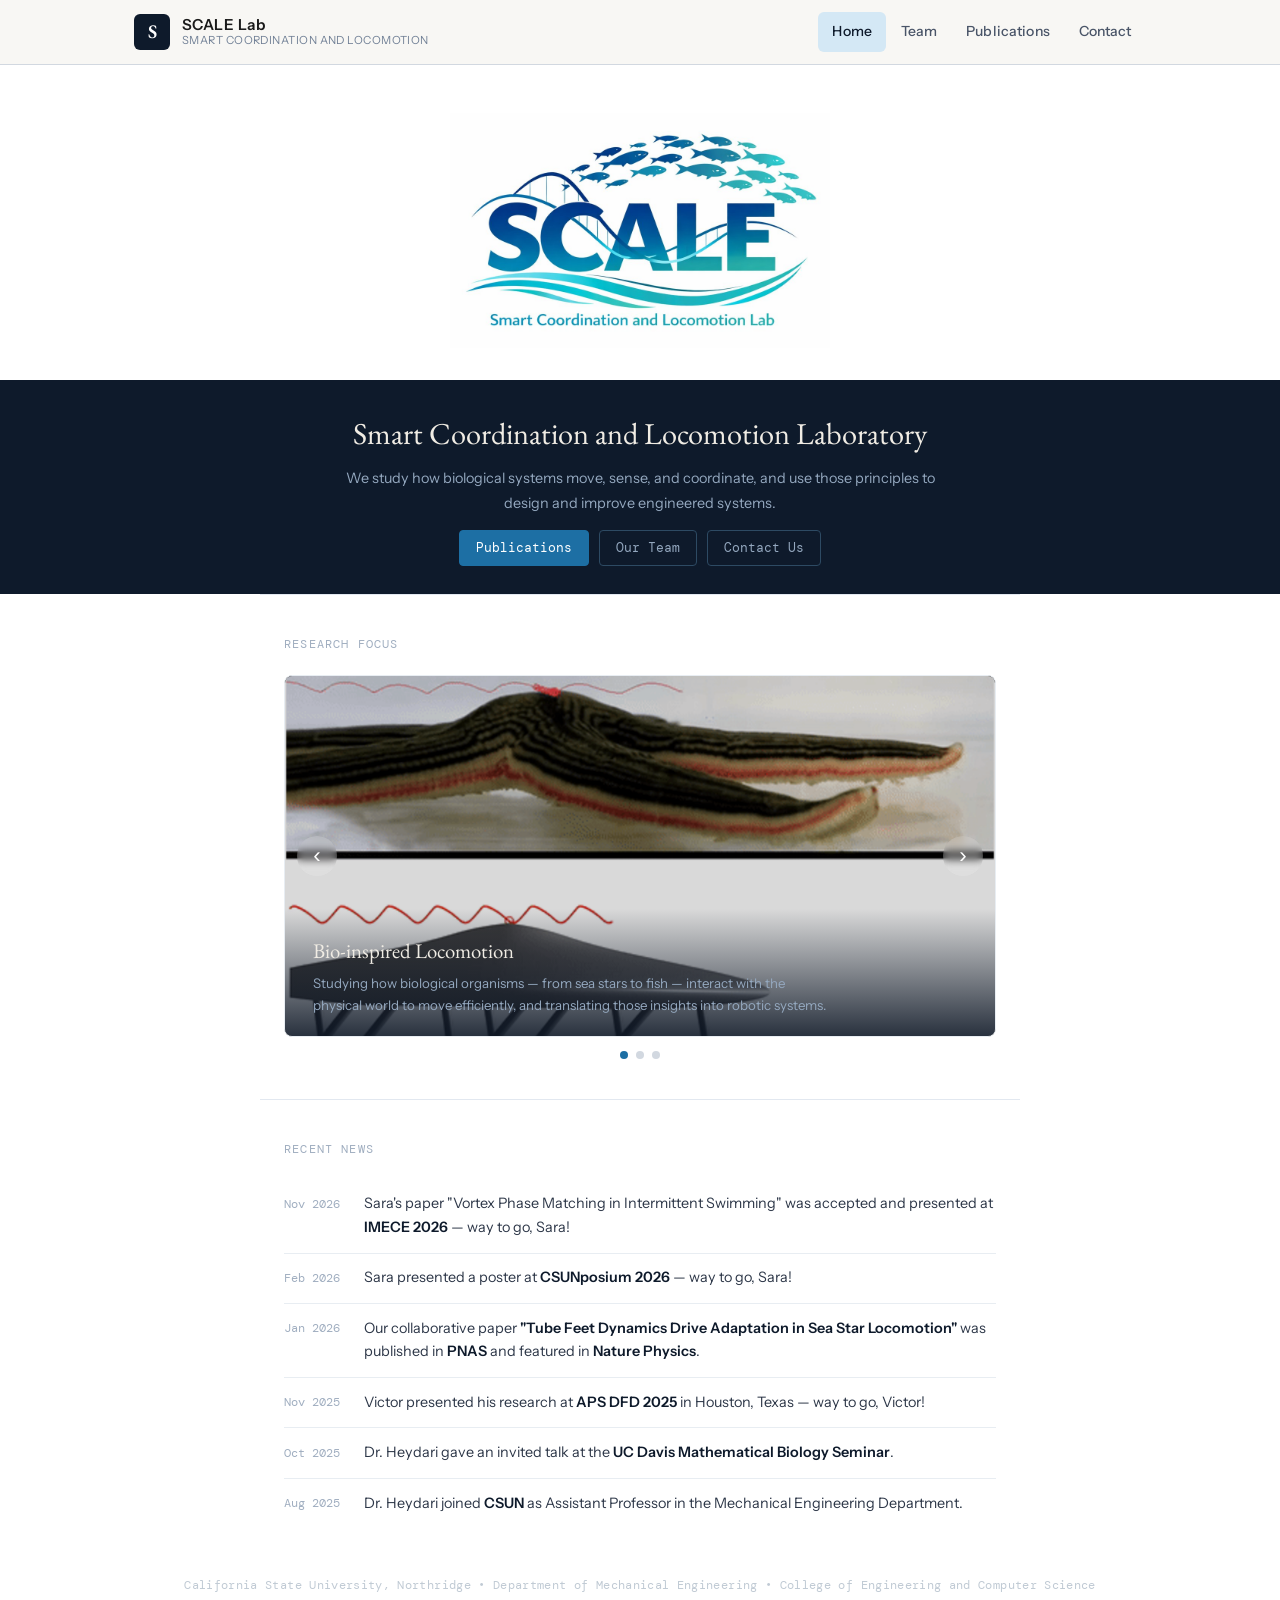
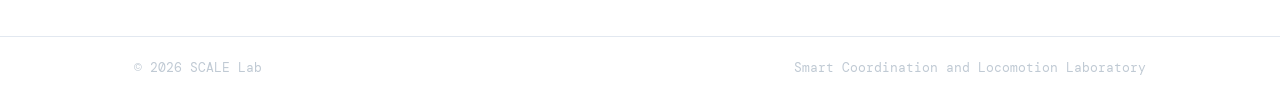
==== commit 5234519f: "Update index.html" ====
--- a/index.html
+++ b/index.html
@@ -297,7 +297,7 @@
         </tr>
         <tr>
           <td class="nd">Jan 2026</td>
-          <td class="nt">Our paper <strong>"Tube Feet Dynamics Drive Adaptation in Sea Star Locomotion"</strong> published in <strong>PNAS</strong> and featured in <strong>Nature Physics</strong>.</td>
+          <td class="nt">Our collaborative paper <strong>"Tube Feet Dynamics Drive Adaptation in Sea Star Locomotion"</strong> was published in <strong>PNAS</strong> and featured in <strong>Nature Physics</strong>.</td>
         </tr>
         <tr>
           <td class="nd">Nov 2025</td>
